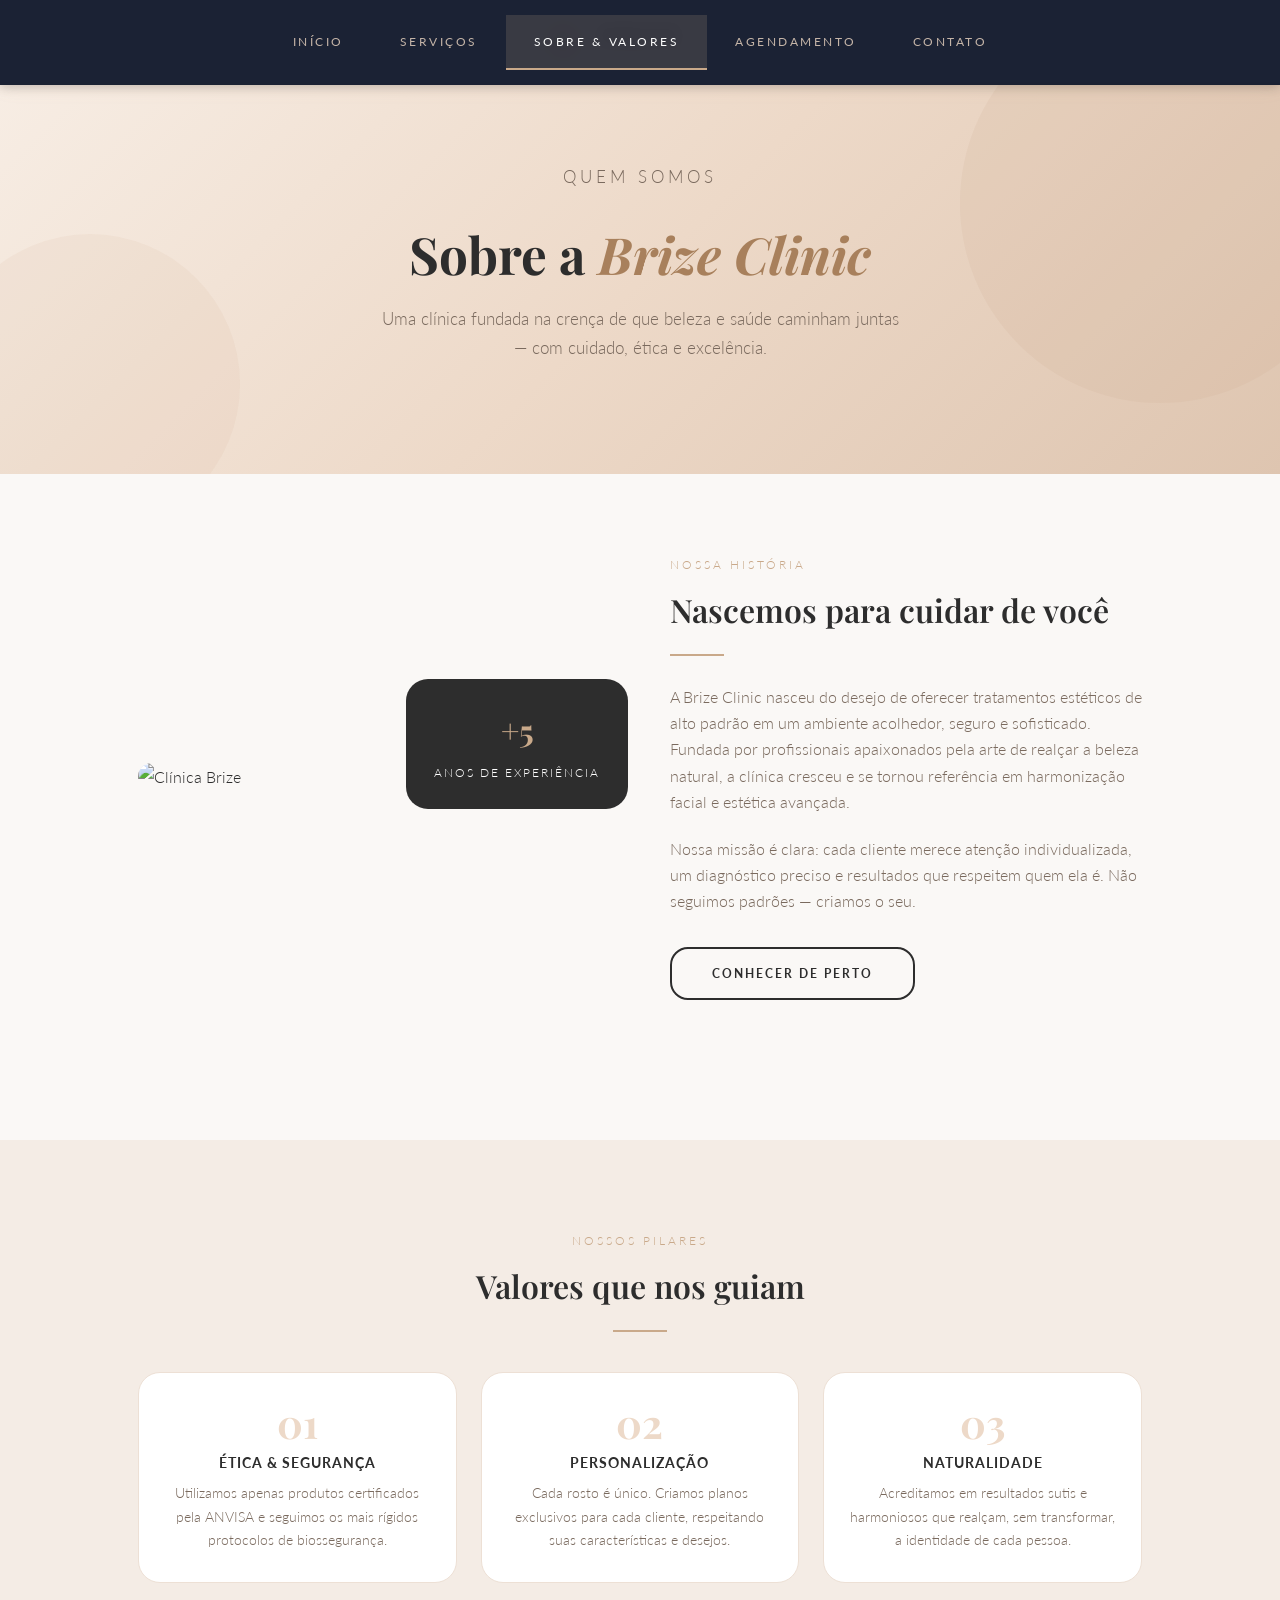
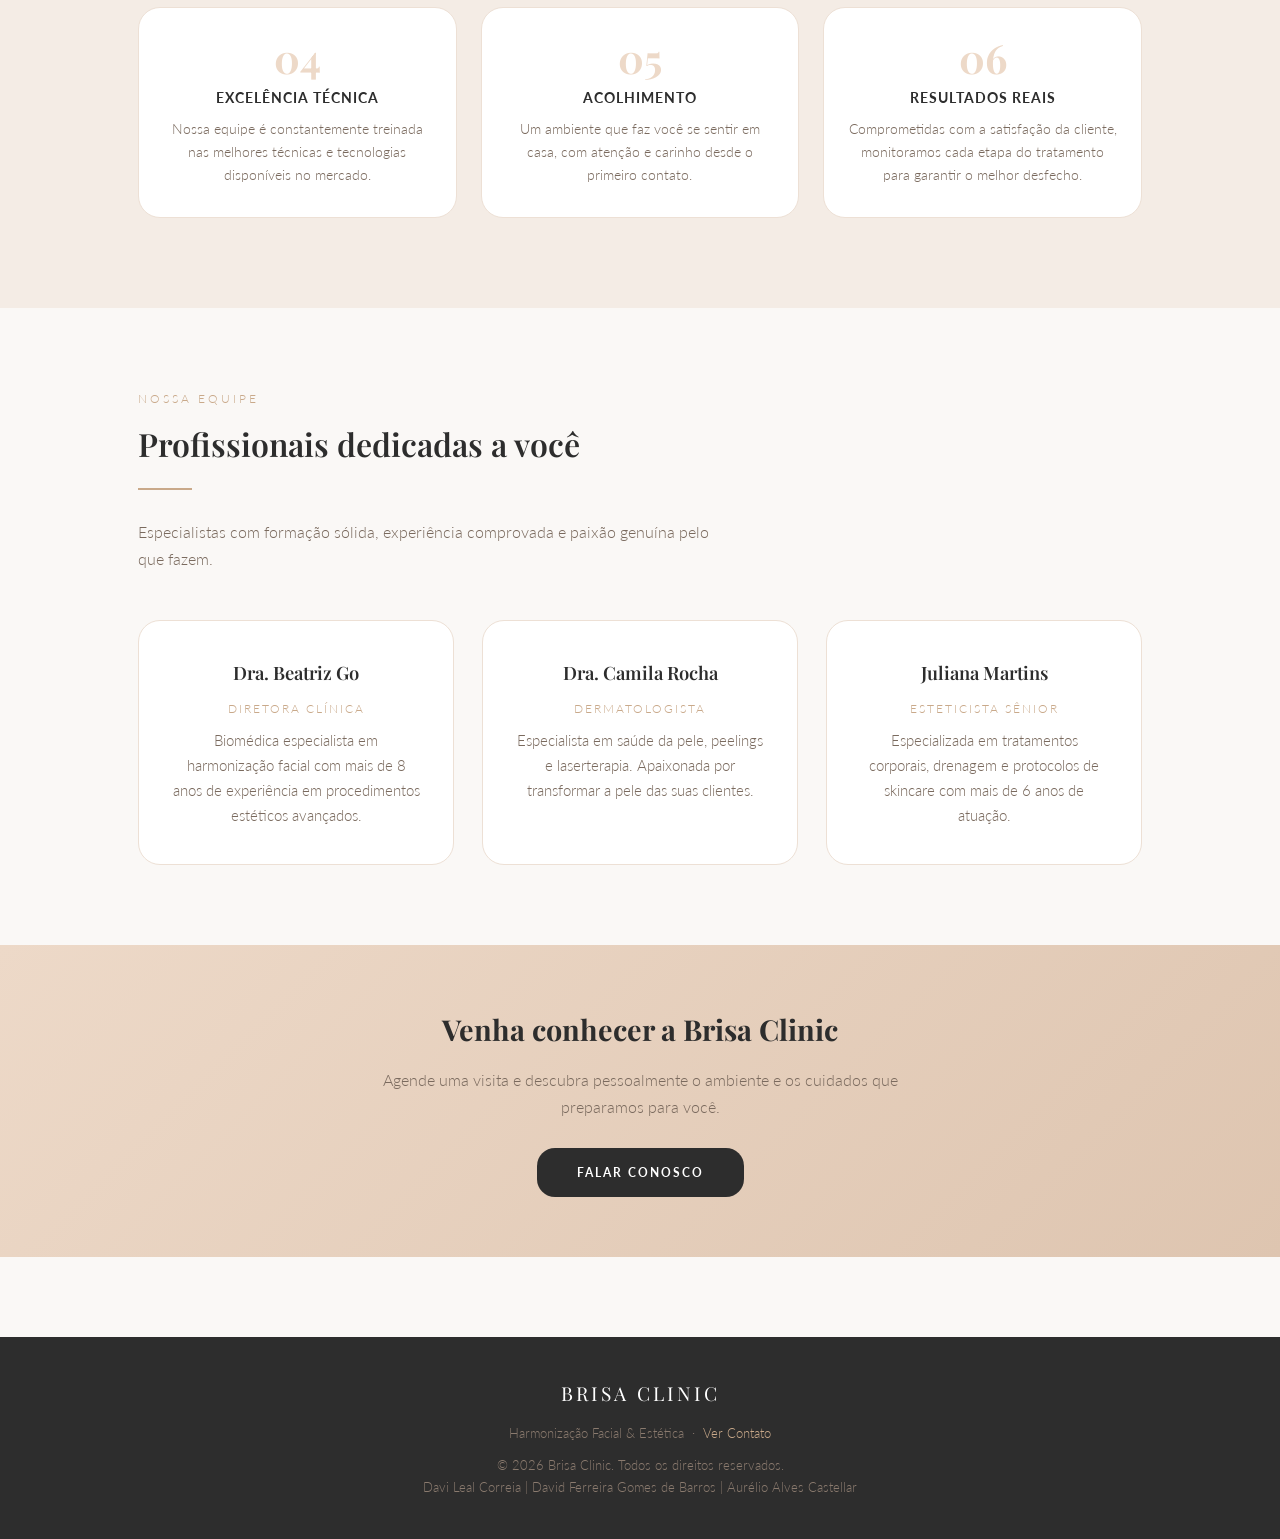
==== sobre.html @ b04ce429 "Add files via upload" ====
<!DOCTYPE html>
<html lang="pt-BR">

<head>
    <meta charset="UTF-8" />
    <meta name="viewport" content="width=device-width, initial-scale=1.0" />
    <title>Sobre & Valores — Brize Clinic</title>
    <link rel="stylesheet" href="style.css" />
</head>

<body>

    <header>
        <a href="index.html" class="logo">
            <svg class="logo-icon" viewBox="0 0 46 46" fill="none" xmlns="http://www.w3.org/2000/svg">
                <circle cx="23" cy="23" r="22" fill="#FAF8F6" stroke="#C9A98A" stroke-width="1.5" />
                <ellipse cx="23" cy="12" rx="4" ry="7" fill="#C9A98A" opacity="0.5" />
                <ellipse cx="23" cy="34" rx="4" ry="7" fill="#C9A98A" opacity="0.5" />
                <ellipse cx="12" cy="23" rx="7" ry="4" fill="#C9A98A" opacity="0.5" />
                <ellipse cx="34" cy="23" rx="7" ry="4" fill="#C9A98A" opacity="0.5" />
                <ellipse cx="14.5" cy="14.5" rx="4" ry="7" fill="#C9A98A" opacity="0.3"
                    transform="rotate(-45 14.5 14.5)" />
                <ellipse cx="31.5" cy="31.5" rx="4" ry="7" fill="#C9A98A" opacity="0.3"
                    transform="rotate(-45 31.5 31.5)" />
                <ellipse cx="31.5" cy="14.5" rx="4" ry="7" fill="#C9A98A" opacity="0.3"
                    transform="rotate(45 31.5 14.5)" />
                <ellipse cx="14.5" cy="31.5" rx="4" ry="7" fill="#C9A98A" opacity="0.3"
                    transform="rotate(45 14.5 31.5)" />
                <circle cx="23" cy="23" r="5" fill="#C9A98A" />
            </svg>
            <div class="logo-text">
                <span class="logo-name">Brize</span>
                <span class="logo-tagline">Clinic · Estética</span>
            </div>
        </a>
    </header>

    <nav>
        <a href="index.html">Início</a>
        <a href="servicos.html">Serviços</a>
        <a href="sobre.html" class="active">Sobre & Valores</a>
        <a href="agendamento.html">Agendamento</a>
        <a href="contato.html">Contato</a>
    </nav>

    <section class="hero" style="min-height:300px;">
        <div class="hero-content">
            <p class="hero-eyebrow">Quem somos</p>
            <h1>Sobre a <em>Brize Clinic</em></h1>
            <p>Uma clínica fundada na crença de que beleza e saúde caminham juntas — com cuidado, ética e excelência.
            </p>
        </div>
    </section>

    <!-- SOBRE -->
    <div class="section">
        <div class="about-grid">
            <div class="about-img-wrap">
                <img class="about-img"
                    src="https://images.unsplash.com/photo-1576091160550-2173dba999ef?w=600&q=80&auto=format&fit=crop"
                    alt="Clínica Brize" />
                <div class="about-badge">
                    <strong>+5</strong>
                    <span>Anos de Experiência</span>
                </div>
            </div>
            <div>
                <p class="section-sub">Nossa História</p>
                <h2 class="section-title">Nascemos para cuidar de você</h2>
                <div class="divider"></div>
                <p style="color:var(--muted); margin-bottom:20px; font-size:0.97rem;">
                    A Brize Clinic nasceu do desejo de oferecer tratamentos estéticos de alto padrão em um ambiente
                    acolhedor, seguro e sofisticado. Fundada por profissionais apaixonados pela arte de realçar a beleza
                    natural, a clínica cresceu e se tornou referência em harmonização facial e estética avançada.
                </p>
                <p style="color:var(--muted); margin-bottom:32px; font-size:0.97rem;">
                    Nossa missão é clara: cada cliente merece atenção individualizada, um diagnóstico preciso e
                    resultados que respeitem quem ela é. Não seguimos padrões — criamos o seu.
                </p>
                <a href="agendamento.html" class="btn btn-outline">Conhecer de Perto</a>
            </div>
        </div>
    </div>

    <!-- VALORES -->
    <div style="background:#F4ECE5; padding:10px 0;">
        <div class="section">
            <p class="section-sub" style="text-align:center;">Nossos Pilares</p>
            <h2 class="section-title" style="text-align:center;">Valores que nos guiam</h2>
            <div class="divider" style="margin:16px auto 40px;"></div>

            <div class="values-grid">
                <div class="value-item">
                    <div class="value-num">01</div>
                    <h4>Ética & Segurança</h4>
                    <p>Utilizamos apenas produtos certificados pela ANVISA e seguimos os mais rígidos protocolos de
                        biossegurança.</p>
                </div>
                <div class="value-item">
                    <div class="value-num">02</div>
                    <h4>Personalização</h4>
                    <p>Cada rosto é único. Criamos planos exclusivos para cada cliente, respeitando suas características
                        e desejos.</p>
                </div>
                <div class="value-item">
                    <div class="value-num">03</div>
                    <h4>Naturalidade</h4>
                    <p>Acreditamos em resultados sutis e harmoniosos que realçam, sem transformar, a identidade de cada
                        pessoa.</p>
                </div>
                <div class="value-item">
                    <div class="value-num">04</div>
                    <h4>Excelência Técnica</h4>
                    <p>Nossa equipe é constantemente treinada nas melhores técnicas e tecnologias disponíveis no
                        mercado.</p>
                </div>
                <div class="value-item">
                    <div class="value-num">05</div>
                    <h4>Acolhimento</h4>
                    <p>Um ambiente que faz você se sentir em casa, com atenção e carinho desde o primeiro contato.</p>
                </div>
                <div class="value-item">
                    <div class="value-num">06</div>
                    <h4>Resultados Reais</h4>
                    <p>Comprometidas com a satisfação da cliente, monitoramos cada etapa do tratamento para garantir o
                        melhor desfecho.</p>
                </div>
            </div>
        </div>
    </div>

    <!-- EQUIPE -->
    <div class="section">
        <p class="section-sub">Nossa Equipe</p>
        <h2 class="section-title">Profissionais dedicadas a você</h2>
        <div class="divider"></div>
        <p class="section-desc">Especialistas com formação sólida, experiência comprovada e paixão genuína pelo que
            fazem.</p>

        <div class="card-grid">
            <div class="card" style="text-align:center;">
                
                <h3>Dra. Beatriz Go</h3>
                <p
                    style="color:var(--rose-gold);font-size:0.78rem;letter-spacing:2px;text-transform:uppercase;margin-bottom:8px;">
                    Diretora Clínica</p>
                <p>Biomédica especialista em harmonização facial com mais de 8 anos de experiência em procedimentos
                    estéticos avançados.</p>
            </div>
            <div class="card" style="text-align:center;">
                
                <h3>Dra. Camila Rocha</h3>
                <p
                    style="color:var(--rose-gold);font-size:0.78rem;letter-spacing:2px;text-transform:uppercase;margin-bottom:8px;">
                    Dermatologista</p>
                <p>Especialista em saúde da pele, peelings e laserterapia. Apaixonada por transformar a pele das suas
                    clientes.</p>
            </div>
            <div class="card" style="text-align:center;">
                
                <h3>Juliana Martins</h3>
                <p
                    style="color:var(--rose-gold);font-size:0.78rem;letter-spacing:2px;text-transform:uppercase;margin-bottom:8px;">
                    Esteticista Sênior</p>
                <p>Especializada em tratamentos corporais, drenagem e protocolos de skincare com mais de 6 anos de
                    atuação.</p>
            </div>
        </div>
    </div>

    <div class="band">
        <h2>Venha conhecer a Brisa Clinic</h2>
        <p>Agende uma visita e descubra pessoalmente o ambiente e os cuidados que preparamos para você.</p>
        <a href="contato.html" class="btn btn-primary">Falar Conosco</a>
    </div>

    <footer>
        <div class="footer-logo">Brisa Clinic</div>
        <p>Harmonização Facial & Estética &nbsp;·&nbsp; <a href="contato.html">Ver Contato</a></p>
        <p style="margin-top:10px;">© 2026 Brisa Clinic. Todos os direitos reservados.</p>
        <p>Davi Leal Correia | David Ferreira Gomes de Barros | Aurélio Alves Castellar</p>
    </footer>

</body>

</html>
---- style.css ----
@import url('https://fonts.googleapis.com/css2?family=Playfair+Display:ital,wght@0,400;0,600;0,700;1,400&family=Lato:wght@300;400;700&display=swap');

/* ─── TOKENS ─────────────────────────────────────────────── */
:root {
    --rose-gold: #C9A98A;
    --rose-dark: #A8805C;
    --off-white: #FAF8F6;
    --nude: #EDD9C8;
    --charcoal: #2D2D2D;
    --muted: #7A6A5E;
    --white: #FFFFFF;
    --border-r: 18px;
    --border-card: 22px;
    --transition: 0.3s ease;
}

/* ─── RESET ──────────────────────────────────────────────── */
*,
*::before,
*::after {
    box-sizing: border-box;
    margin: 0;
    padding: 0;
}

html {
    scroll-behavior: smooth;
}

body {
    font-family: 'Lato', sans-serif;
    background: var(--off-white);
    color: var(--charcoal);
    font-weight: 300;
    line-height: 1.7;
}

/* ─── HEADER / LOGO ──────────────────────────────────────── */
header {
    background: var(--white);
    padding: 18px 48px;
    display: flex;
    align-items: center;
    justify-content: center;
    border-bottom: 1px solid #EDE0D5;
    position: sticky;
    top: 0;
    z-index: 100;
    box-shadow: 0 2px 20px rgba(201, 169, 138, 0.10);
}

.logo {
    display: flex;
    align-items: center;
    gap: 14px;
    text-decoration: none;
}

.logo-icon {
    width: 46px;
    height: 46px;
}

.logo-text {
    display: flex;
    flex-direction: column;
    line-height: 1;
}

.logo-name {
    font-family: 'Playfair Display', serif;
    font-size: 1.55rem;
    font-weight: 700;
    color: var(--charcoal);
    letter-spacing: 2px;
    text-transform: uppercase;
}

.logo-tagline {
    font-size: 0.68rem;
    letter-spacing: 3px;
    color: var(--rose-gold);
    text-transform: uppercase;
    margin-top: 3px;
}

/* ─── NAV ────────────────────────────────────────────────── */
nav {
    background: var(--charcoal);
    display: flex;
    justify-content: center;
    gap: 0;
}

nav a {
    text-decoration: none;
    color: #C5B5A8;
    font-size: 0.78rem;
    letter-spacing: 2.5px;
    text-transform: uppercase;
    padding: 16px 28px;
    transition: color var(--transition), background var(--transition);
    font-weight: 400;
}

nav a:hover,
nav a.active {
    color: var(--white);
    background: rgba(201, 169, 138, 0.18);
}

nav a.active {
    border-bottom: 2px solid var(--rose-gold);
}

/* ─── HERO ───────────────────────────────────────────────── */
.hero {
    position: relative;
    min-height: 540px;
    display: flex;
    align-items: center;
    justify-content: center;
    overflow: hidden;
    background: linear-gradient(135deg, #F7EDE4 0%, #EDD9C8 50%, #DEC5B0 100%);
    padding: 80px 48px;
    text-align: center;
}

.hero::before {
    content: '';
    position: absolute;
    top: -80px;
    right: -80px;
    width: 400px;
    height: 400px;
    border-radius: 50%;
    background: rgba(201, 169, 138, 0.15);
}

.hero::after {
    content: '';
    position: absolute;
    bottom: -60px;
    left: -60px;
    width: 300px;
    height: 300px;
    border-radius: 50%;
    background: rgba(201, 169, 138, 0.10);
}

.hero-content {
    position: relative;
    z-index: 1;
    max-width: 700px;
}

.hero-eyebrow {
    font-size: 0.72rem;
    letter-spacing: 4px;
    text-transform: uppercase;
    color: var(--rose-dark);
    margin-bottom: 16px;
}

.hero h1 {
    font-family: 'Playfair Display', serif;
    font-size: 3.2rem;
    font-weight: 700;
    color: var(--charcoal);
    line-height: 1.2;
    margin-bottom: 20px;
}

.hero h1 em {
    font-style: italic;
    color: var(--rose-dark);
}

.hero p {
    font-size: 1.05rem;
    color: var(--muted);
    max-width: 520px;
    margin: 0 auto 32px;
}

.btn {
    display: inline-block;
    padding: 14px 40px;
    border-radius: var(--border-r);
    font-size: 0.78rem;
    letter-spacing: 2px;
    text-transform: uppercase;
    text-decoration: none;
    font-weight: 700;
    cursor: pointer;
    transition: all var(--transition);
    border: none;
}

.btn-primary {
    background: var(--charcoal);
    color: var(--white);
}

.btn-primary:hover {
    background: var(--rose-dark);
}

.btn-outline {
    background: transparent;
    color: var(--charcoal);
    border: 2px solid var(--charcoal);
}

.btn-outline:hover {
    background: var(--charcoal);
    color: var(--white);
}

/* ─── SECTIONS ───────────────────────────────────────────── */
.section {
    padding: 80px 48px;
    max-width: 1100px;
    margin: 0 auto;
}

.section-title {
    font-family: 'Playfair Display', serif;
    font-size: 2rem;
    font-weight: 600;
    color: var(--charcoal);
    margin-bottom: 10px;
}

.section-sub {
    font-size: 0.78rem;
    letter-spacing: 3px;
    text-transform: uppercase;
    color: var(--rose-gold);
    margin-bottom: 8px;
}

.section-desc {
    color: var(--muted);
    max-width: 580px;
    margin-bottom: 48px;
    font-size: 1rem;
}

.divider {
    width: 54px;
    height: 2px;
    background: var(--rose-gold);
    margin: 16px 0 28px;
}

/* ─── CARD GRID ──────────────────────────────────────────── */
.card-grid {
    display: grid;
    grid-template-columns: repeat(auto-fill, minmax(280px, 1fr));
    gap: 28px;
}

.card {
    background: var(--white);
    border-radius: var(--border-card);
    padding: 36px 32px;
    border: 1px solid #EDE0D5;
    transition: box-shadow var(--transition), transform var(--transition);
}

.card:hover {
    box-shadow: 0 12px 40px rgba(201, 169, 138, 0.20);
    transform: translateY(-3px);
}

.card-img {
    width: 72px;
    height: 72px;
    border-radius: 18px;
    object-fit: cover;
    margin-bottom: 20px;
}

.card h3 {
    font-family: 'Playfair Display', serif;
    font-size: 1.15rem;
    font-weight: 600;
    margin-bottom: 10px;
    color: var(--charcoal);
}

.card p {
    font-size: 0.92rem;
    color: var(--muted);
}

/* ─── PRICE TABLE ────────────────────────────────────────── */
.price-grid {
    display: grid;
    grid-template-columns: repeat(auto-fill, minmax(260px, 1fr));
    gap: 28px;
}

.price-card {
    background: var(--white);
    border-radius: var(--border-card);
    padding: 40px 32px;
    border: 1px solid #EDE0D5;
    text-align: center;
    transition: box-shadow var(--transition), transform var(--transition);
    position: relative;
}

.price-card.featured {
    background: var(--charcoal);
    color: var(--white);
    border-color: var(--charcoal);
}

.price-card.featured .price-amount,
.price-card.featured .price-name {
    color: var(--white);
}

.price-card.featured .price-desc,
.price-card.featured .price-item {
    color: #C5B5A8;
}

.price-card:hover {
    box-shadow: 0 16px 48px rgba(201, 169, 138, 0.22);
    transform: translateY(-4px);
}

.price-badge {
    position: absolute;
    top: -12px;
    left: 50%;
    transform: translateX(-50%);
    background: var(--rose-gold);
    color: var(--white);
    font-size: 0.68rem;
    letter-spacing: 2px;
    text-transform: uppercase;
    padding: 5px 18px;
    border-radius: 999px;
    font-weight: 700;
}

.price-name {
    font-family: 'Playfair Display', serif;
    font-size: 1.25rem;
    font-weight: 600;
    margin-bottom: 6px;
    color: var(--charcoal);
}

.price-amount {
    font-family: 'Playfair Display', serif;
    font-size: 2.4rem;
    font-weight: 700;
    color: var(--charcoal);
    margin: 16px 0 4px;
}

.price-amount span {
    font-size: 1rem;
    font-weight: 300;
}

.price-desc {
    font-size: 0.82rem;
    color: var(--muted);
    margin-bottom: 24px;
}

.price-list {
    list-style: none;
    margin-bottom: 28px;
}

.price-item {
    font-size: 0.88rem;
    color: var(--muted);
    padding: 7px 0;
    border-bottom: 1px solid #F2E8E0;
}

.price-item:last-child {
    border-bottom: none;
}

.price-card.featured .price-item {
    border-bottom-color: #3D3D3D;
}

/* ─── FORM ───────────────────────────────────────────────── */
.form-wrap {
    background: var(--white);
    border-radius: var(--border-card);
    padding: 52px 56px;
    border: 1px solid #EDE0D5;
    max-width: 680px;
    margin: 0 auto;
}

.form-row {
    display: grid;
    grid-template-columns: 1fr 1fr;
    gap: 20px;
}

.form-group {
    display: flex;
    flex-direction: column;
    margin-bottom: 22px;
}

.form-group label {
    font-size: 0.72rem;
    letter-spacing: 2px;
    text-transform: uppercase;
    color: var(--muted);
    margin-bottom: 8px;
    font-weight: 700;
}

.form-group input,
.form-group select,
.form-group textarea {
    padding: 13px 18px;
    border: 1px solid #DDD0C6;
    border-radius: var(--border-r);
    font-family: 'Lato', sans-serif;
    font-size: 0.95rem;
    color: var(--charcoal);
    background: var(--off-white);
    transition: border-color var(--transition), box-shadow var(--transition);
    outline: none;
}

.form-group input:focus,
.form-group select:focus,
.form-group textarea:focus {
    border-color: var(--rose-gold);
    box-shadow: 0 0 0 3px rgba(201, 169, 138, 0.18);
}

.form-group textarea {
    resize: vertical;
    min-height: 110px;
}

/* ─── CONTACT ────────────────────────────────────────────── */
.contact-grid {
    display: grid;
    grid-template-columns: 1fr 1fr;
    gap: 40px;
    align-items: start;
}

.contact-block {
    background: var(--white);
    border-radius: var(--border-card);
    padding: 40px 36px;
    border: 1px solid #EDE0D5;
}

.contact-item {
    display: flex;
    align-items: flex-start;
    gap: 18px;
    margin-bottom: 30px;
}

.contact-item:last-child {
    margin-bottom: 0;
}

.contact-icon {
    width: 44px;
    height: 44px;
    border-radius: 50%;
    background: var(--nude);
    display: flex;
    align-items: center;
    justify-content: center;
    flex-shrink: 0;
}

.contact-icon svg {
    width: 20px;
    height: 20px;
}

.contact-label {
    font-size: 0.7rem;
    letter-spacing: 2px;
    text-transform: uppercase;
    color: var(--rose-gold);
    font-weight: 700;
    margin-bottom: 4px;
}

.contact-value {
    font-size: 0.96rem;
    color: var(--charcoal);
}

.contact-value a {
    color: var(--charcoal);
    text-decoration: none;
}

.contact-value a:hover {
    color: var(--rose-dark);
}

/* ─── MAP PLACEHOLDER ────────────────────────────────────── */
.map-block {
    background: linear-gradient(135deg, #F0E4D9, #DEC5B0);
    border-radius: var(--border-card);
    min-height: 320px;
    display: flex;
    flex-direction: column;
    align-items: center;
    justify-content: center;
    border: 1px solid #EDE0D5;
    color: var(--muted);
    gap: 12px;
}

.map-block svg {
    width: 48px;
    height: 48px;
    opacity: 0.5;
}

/* ─── FOOTER ─────────────────────────────────────────────── */
footer {
    background: var(--charcoal);
    color: #C5B5A8;
    text-align: center;
    padding: 40px 48px;
    margin-top: 80px;
}

footer .footer-logo {
    font-family: 'Playfair Display', serif;
    font-size: 1.2rem;
    letter-spacing: 3px;
    text-transform: uppercase;
    color: var(--white);
    margin-bottom: 12px;
}

footer p {
    font-size: 0.82rem;
    color: #8A7A6E;
}

footer a {
    color: var(--rose-gold);
    text-decoration: none;
}

/* ─── ABOUT LAYOUT ───────────────────────────────────────── */
.about-grid {
    display: grid;
    grid-template-columns: 1fr 1fr;
    gap: 60px;
    align-items: center;
    margin-bottom: 60px;
}

.about-img-wrap {
    position: relative;
}

.about-img {
    width: 100%;
    border-radius: var(--border-card);
    aspect-ratio: 4/5;
    object-fit: cover;
}

.about-badge {
    position: absolute;
    bottom: -18px;
    right: -18px;
    background: var(--charcoal);
    color: var(--white);
    border-radius: var(--border-card);
    padding: 24px 28px;
    text-align: center;
}

.about-badge strong {
    font-family: 'Playfair Display', serif;
    font-size: 2rem;
    display: block;
    color: var(--rose-gold);
}

.about-badge span {
    font-size: 0.72rem;
    letter-spacing: 2px;
    text-transform: uppercase;
}

.values-grid {
    display: grid;
    grid-template-columns: repeat(3, 1fr);
    gap: 24px;
    margin-top: 40px;
}

.value-item {
    padding: 30px 24px;
    background: var(--white);
    border-radius: var(--border-card);
    border: 1px solid #EDE0D5;
    text-align: center;
}

.value-num {
    font-family: 'Playfair Display', serif;
    font-size: 2.5rem;
    font-weight: 700;
    color: var(--nude);
    line-height: 1;
    margin-bottom: 8px;
}

.value-item h4 {
    font-size: 0.88rem;
    font-weight: 700;
    letter-spacing: 1px;
    text-transform: uppercase;
    margin-bottom: 8px;
}

.value-item p {
    font-size: 0.85rem;
    color: var(--muted);
}

/* ─── HIGHLIGHT BAND ─────────────────────────────────────── */
.band {
    background: linear-gradient(135deg, #EDD9C8, #DEC5B0);
    padding: 60px 48px;
    text-align: center;
}

.band h2 {
    font-family: 'Playfair Display', serif;
    font-size: 1.8rem;
    margin-bottom: 12px;
}

.band p {
    color: var(--muted);
    max-width: 560px;
    margin: 0 auto 28px;
}

/* ─── RESPONSIVE ─────────────────────────────────────────── */
@media (max-width: 768px) {
    header {
        padding: 14px 20px;
    }

    nav {
        flex-wrap: wrap;
    }

    nav a {
        padding: 12px 14px;
        font-size: 0.7rem;
    }

    .hero {
        padding: 60px 24px;
    }

    .hero h1 {
        font-size: 2.2rem;
    }

    .section {
        padding: 60px 24px;
    }

    .form-wrap {
        padding: 32px 24px;
    }

    .form-row {
        grid-template-columns: 1fr;
    }

    .contact-grid {
        grid-template-columns: 1fr;
    }

    .about-grid {
        grid-template-columns: 1fr;
    }

    .values-grid {
        grid-template-columns: 1fr;
    }

    .about-badge {
        position: static;
        margin-top: 16px;
    }
}
nav{
    position: fixed;
    top: 0;
    left: 0;
    width: 100%;
    background: rgba(15, 23, 42, 0.95);
    backdrop-filter: blur(8px);
    z-index: 1000;
    padding: 15px 0;
    box-shadow: 0 2px 10px rgba(0,0,0,.2);
}
nav ul{
    display:flex;
    justify-content:center;
    align-items:center;
    flex-wrap:wrap;
    gap:20px;
    list-style:none;
}
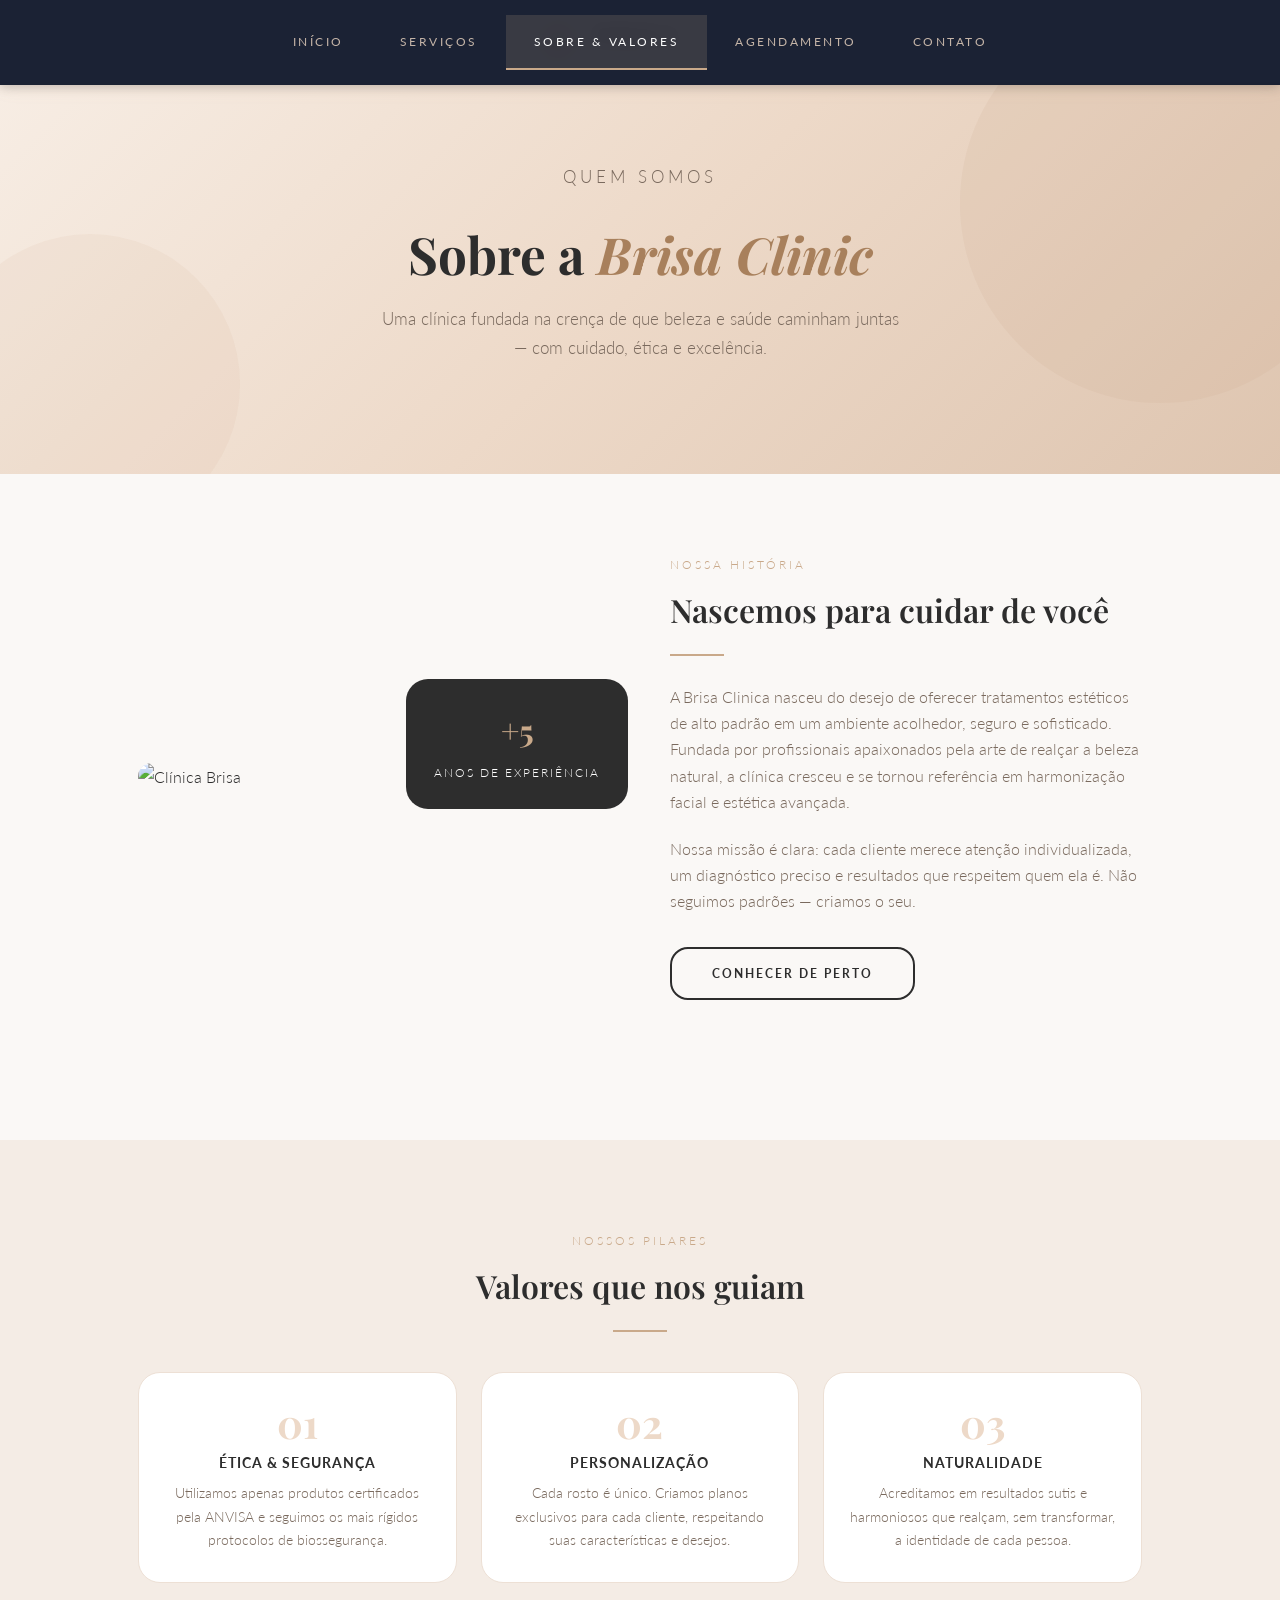
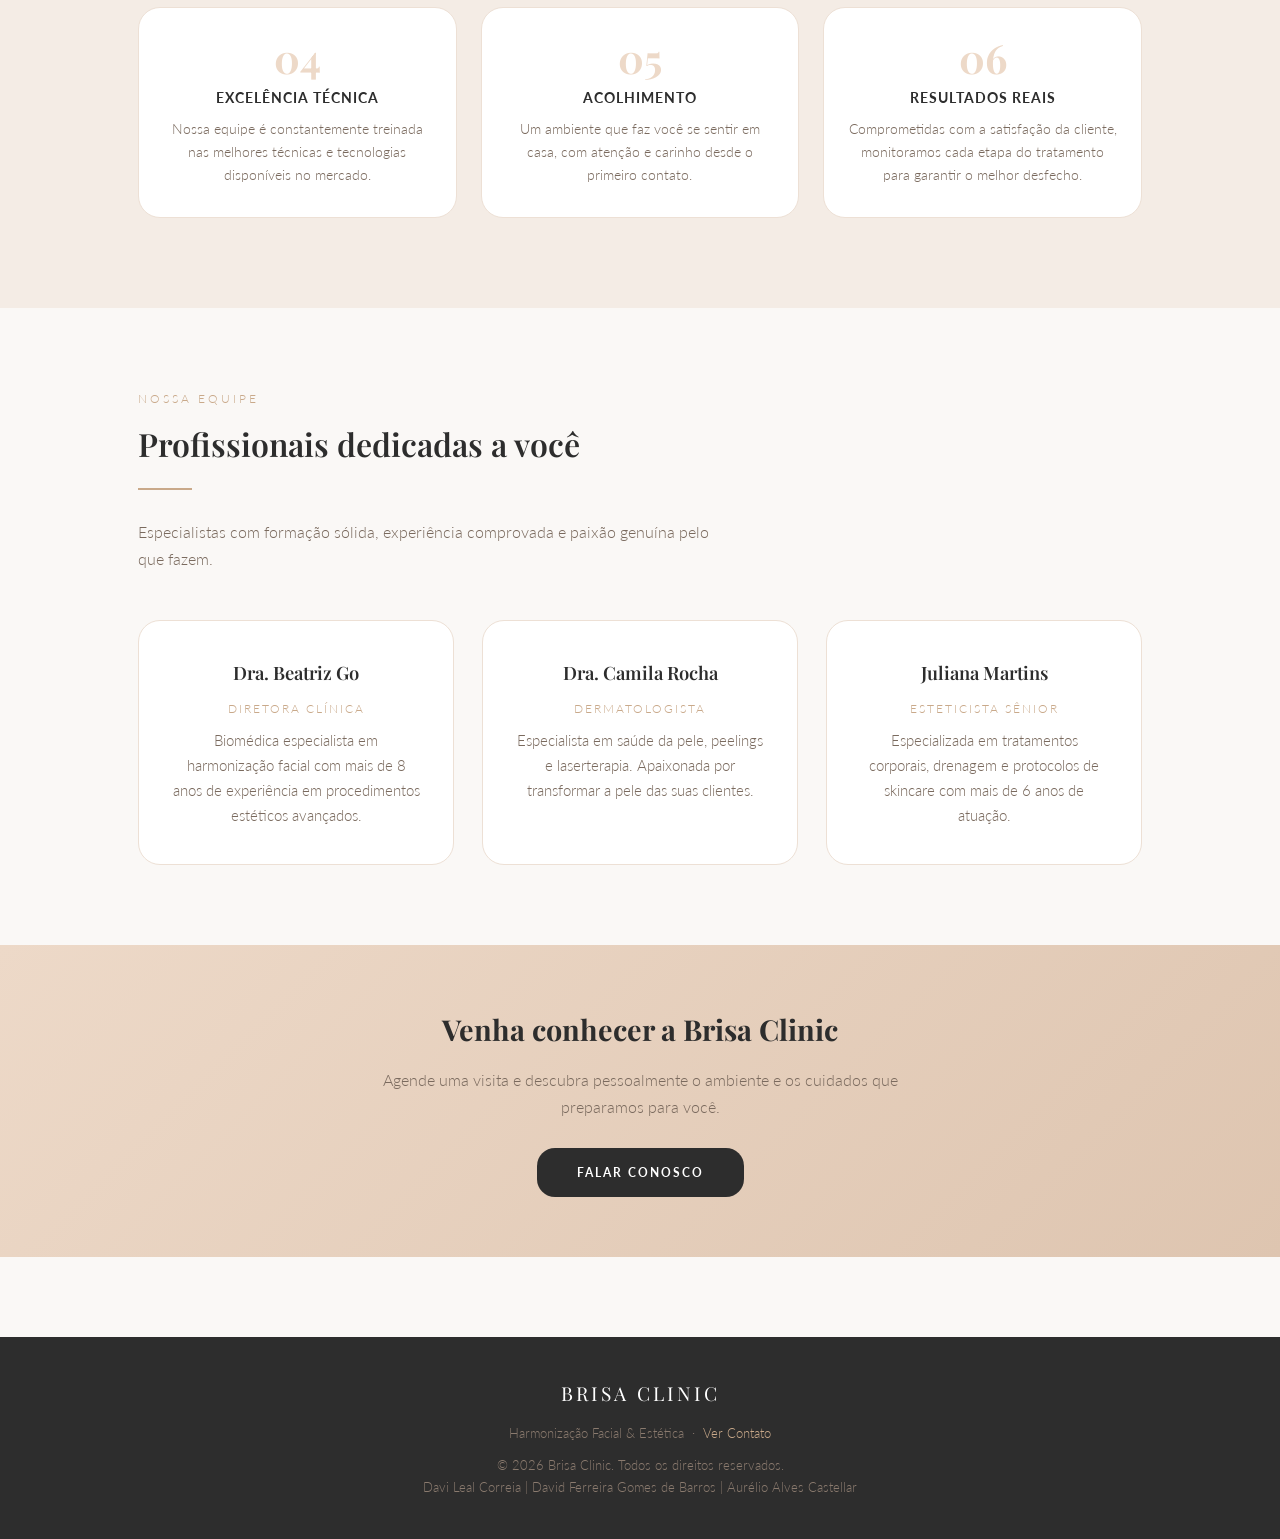
==== commit 002062a8: "Fix HTML structure and update clinic name" ====
--- a/sobre.html
+++ b/sobre.html
@@ -4,7 +4,7 @@
 <head>
     <meta charset="UTF-8" />
     <meta name="viewport" content="width=device-width, initial-scale=1.0" />
-    <title>Sobre & Valores — Brize Clinic</title>
+    <title>Sobre & Valores — Brisa Clinica</title>
     <link rel="stylesheet" href="style.css" />
 </head>
 
@@ -29,8 +29,8 @@
                 <circle cx="23" cy="23" r="5" fill="#C9A98A" />
             </svg>
             <div class="logo-text">
-                <span class="logo-name">Brize</span>
-                <span class="logo-tagline">Clinic · Estética</span>
+                <span class="logo-name">Brisa</span>
+                <span class="logo-tagline">Clinica · Estética</span>
             </div>
         </a>
     </header>
@@ -46,7 +46,7 @@
     <section class="hero" style="min-height:300px;">
         <div class="hero-content">
             <p class="hero-eyebrow">Quem somos</p>
-            <h1>Sobre a <em>Brize Clinic</em></h1>
+            <h1>Sobre a <em>Brisa Clinic</em></h1>
             <p>Uma clínica fundada na crença de que beleza e saúde caminham juntas — com cuidado, ética e excelência.
             </p>
         </div>
@@ -58,7 +58,7 @@
             <div class="about-img-wrap">
                 <img class="about-img"
                     src="https://images.unsplash.com/photo-1576091160550-2173dba999ef?w=600&q=80&auto=format&fit=crop"
-                    alt="Clínica Brize" />
+                    alt="Clínica Brisa" />
                 <div class="about-badge">
                     <strong>+5</strong>
                     <span>Anos de Experiência</span>
@@ -69,7 +69,7 @@
                 <h2 class="section-title">Nascemos para cuidar de você</h2>
                 <div class="divider"></div>
                 <p style="color:var(--muted); margin-bottom:20px; font-size:0.97rem;">
-                    A Brize Clinic nasceu do desejo de oferecer tratamentos estéticos de alto padrão em um ambiente
+                    A Brisa Clinica nasceu do desejo de oferecer tratamentos estéticos de alto padrão em um ambiente
                     acolhedor, seguro e sofisticado. Fundada por profissionais apaixonados pela arte de realçar a beleza
                     natural, a clínica cresceu e se tornou referência em harmonização facial e estética avançada.
                 </p>
@@ -183,4 +183,4 @@
 
 </body>
 
-</html>+</html>
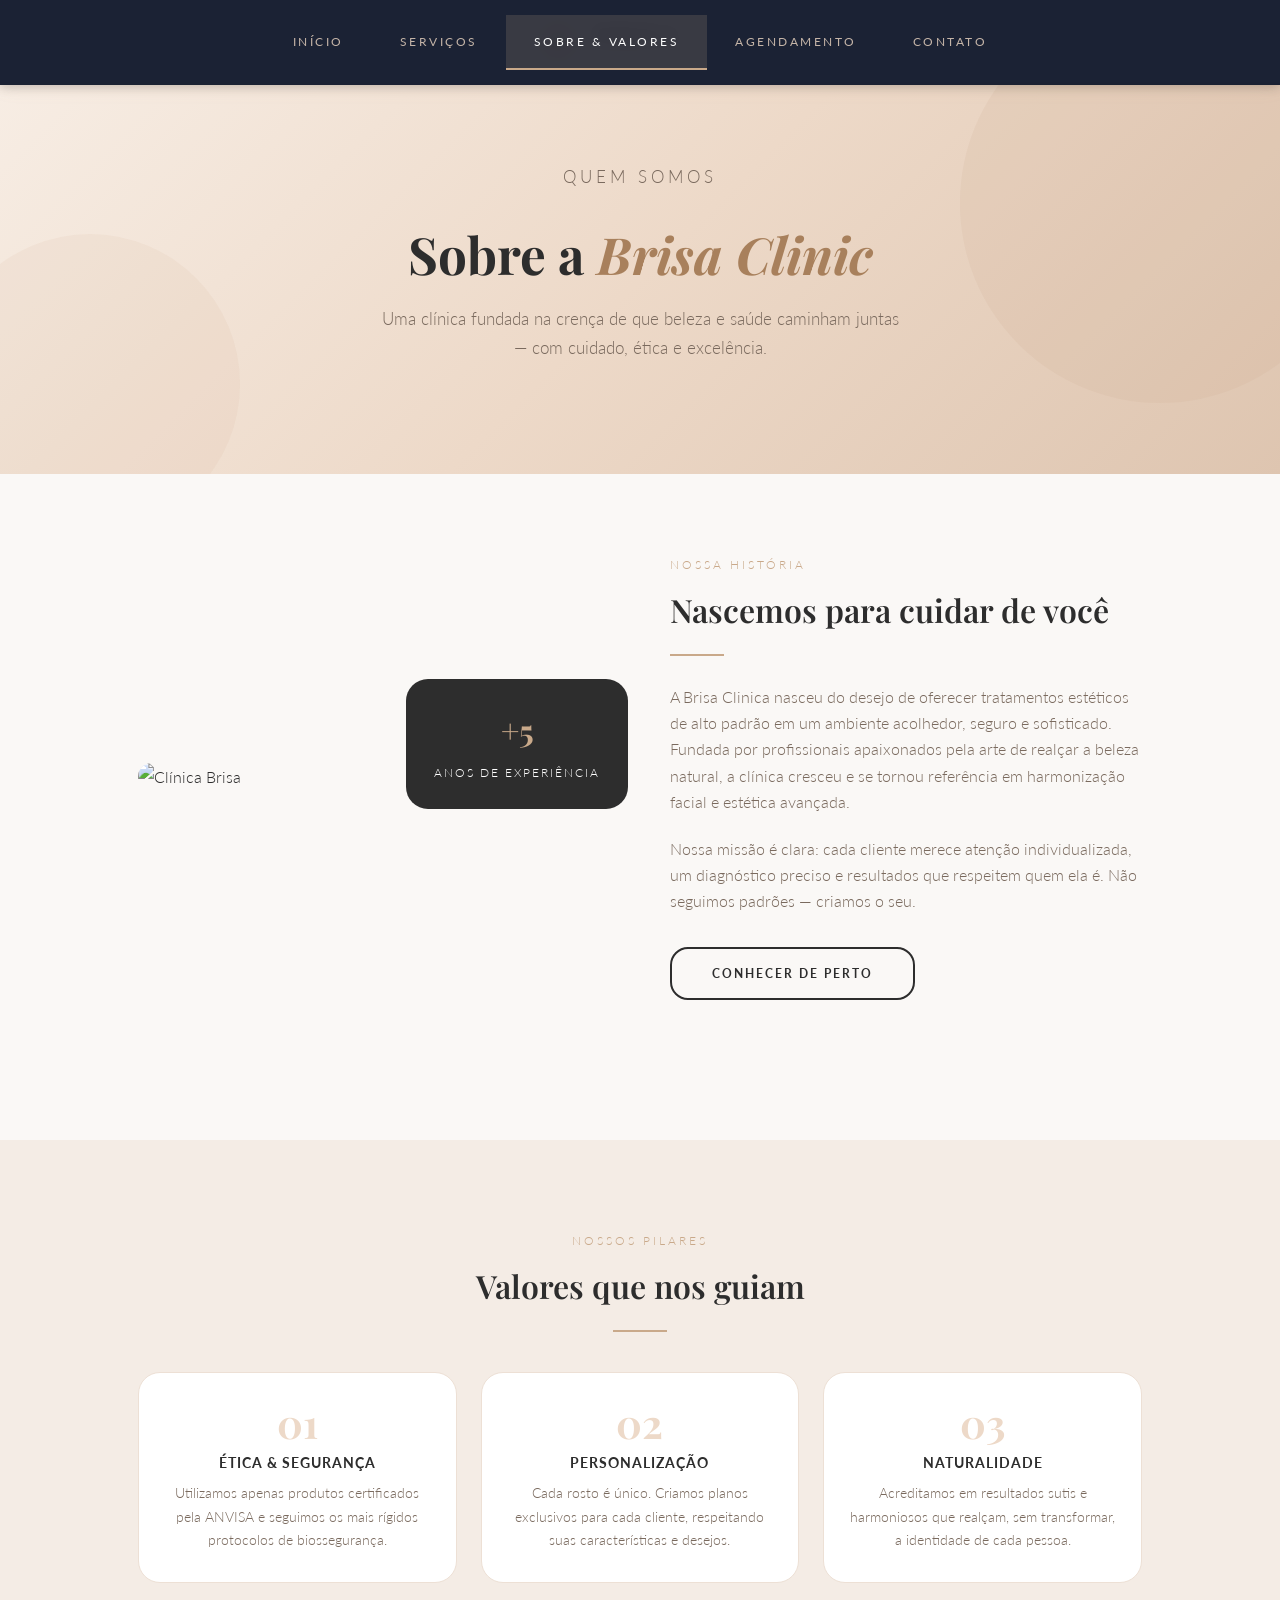
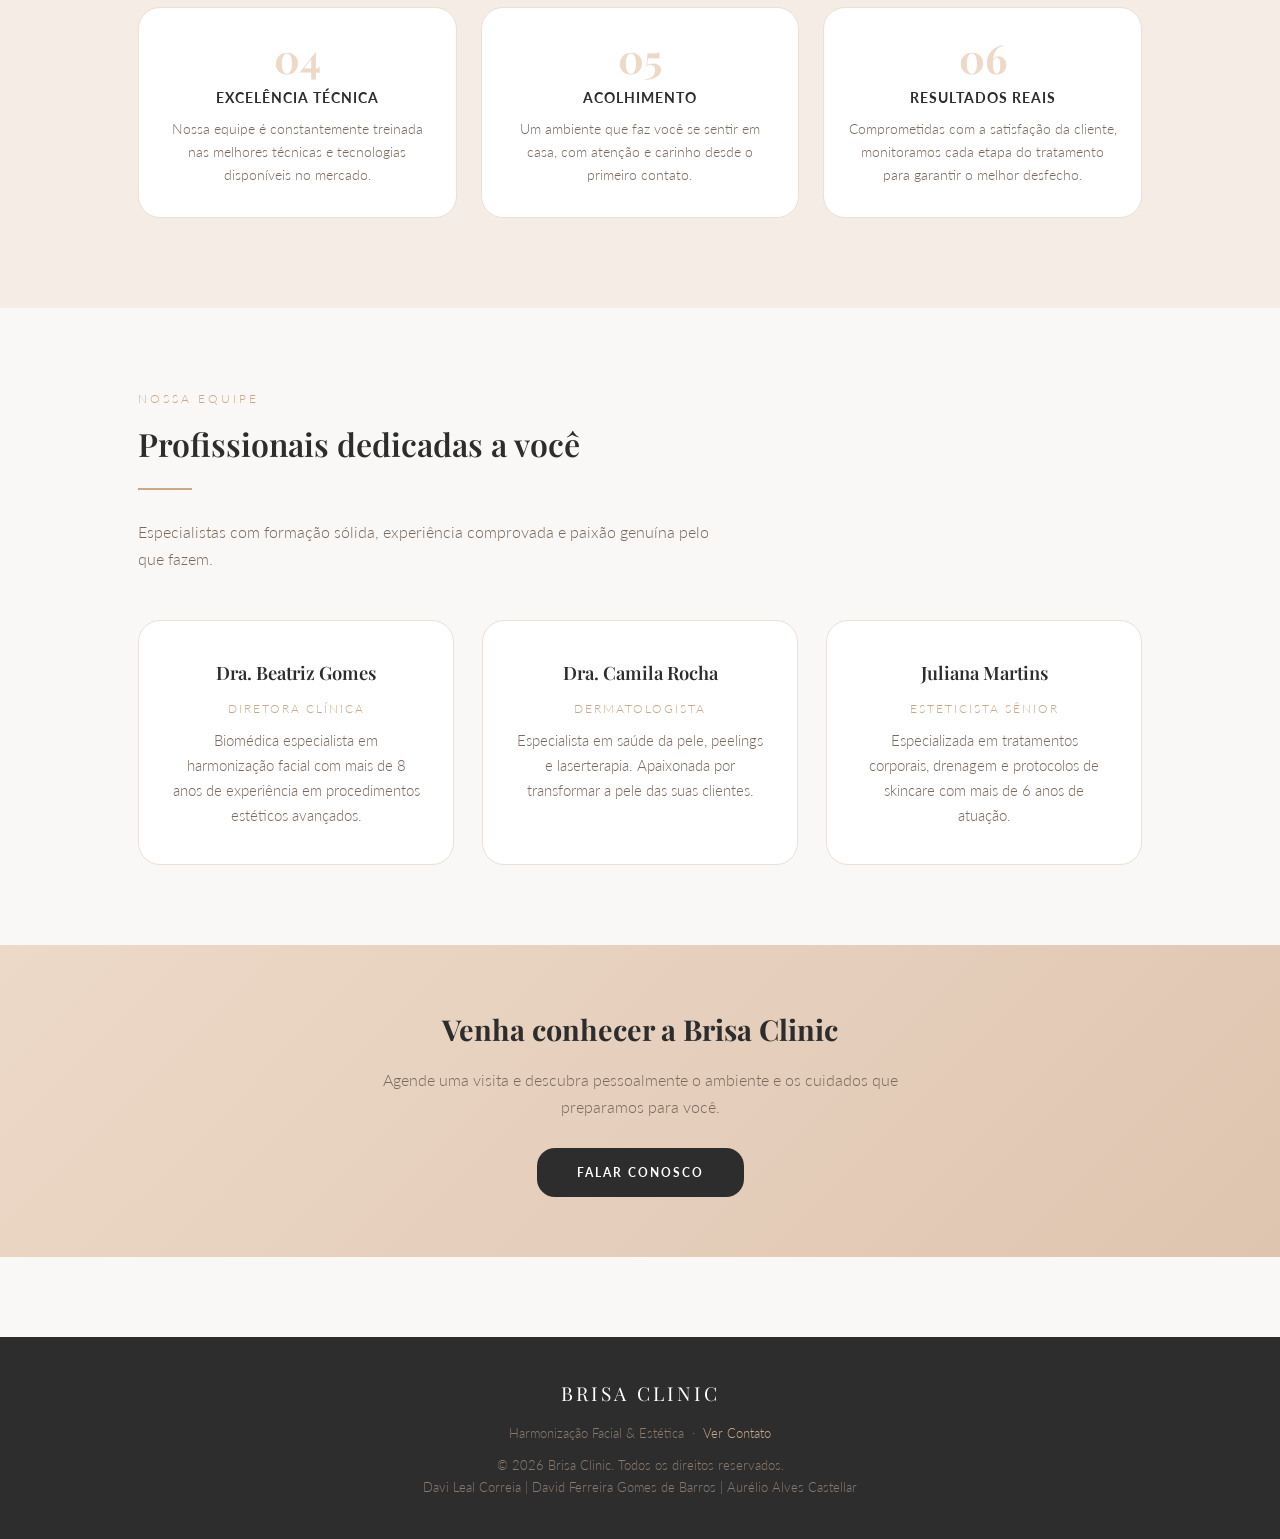
==== commit 28713764: "Update sobre.html" ====
--- a/sobre.html
+++ b/sobre.html
@@ -140,7 +140,7 @@
         <div class="card-grid">
             <div class="card" style="text-align:center;">
                 
-                <h3>Dra. Beatriz Go</h3>
+                <h3>Dra. Beatriz Gomes</h3>
                 <p
                     style="color:var(--rose-gold);font-size:0.78rem;letter-spacing:2px;text-transform:uppercase;margin-bottom:8px;">
                     Diretora Clínica</p>
